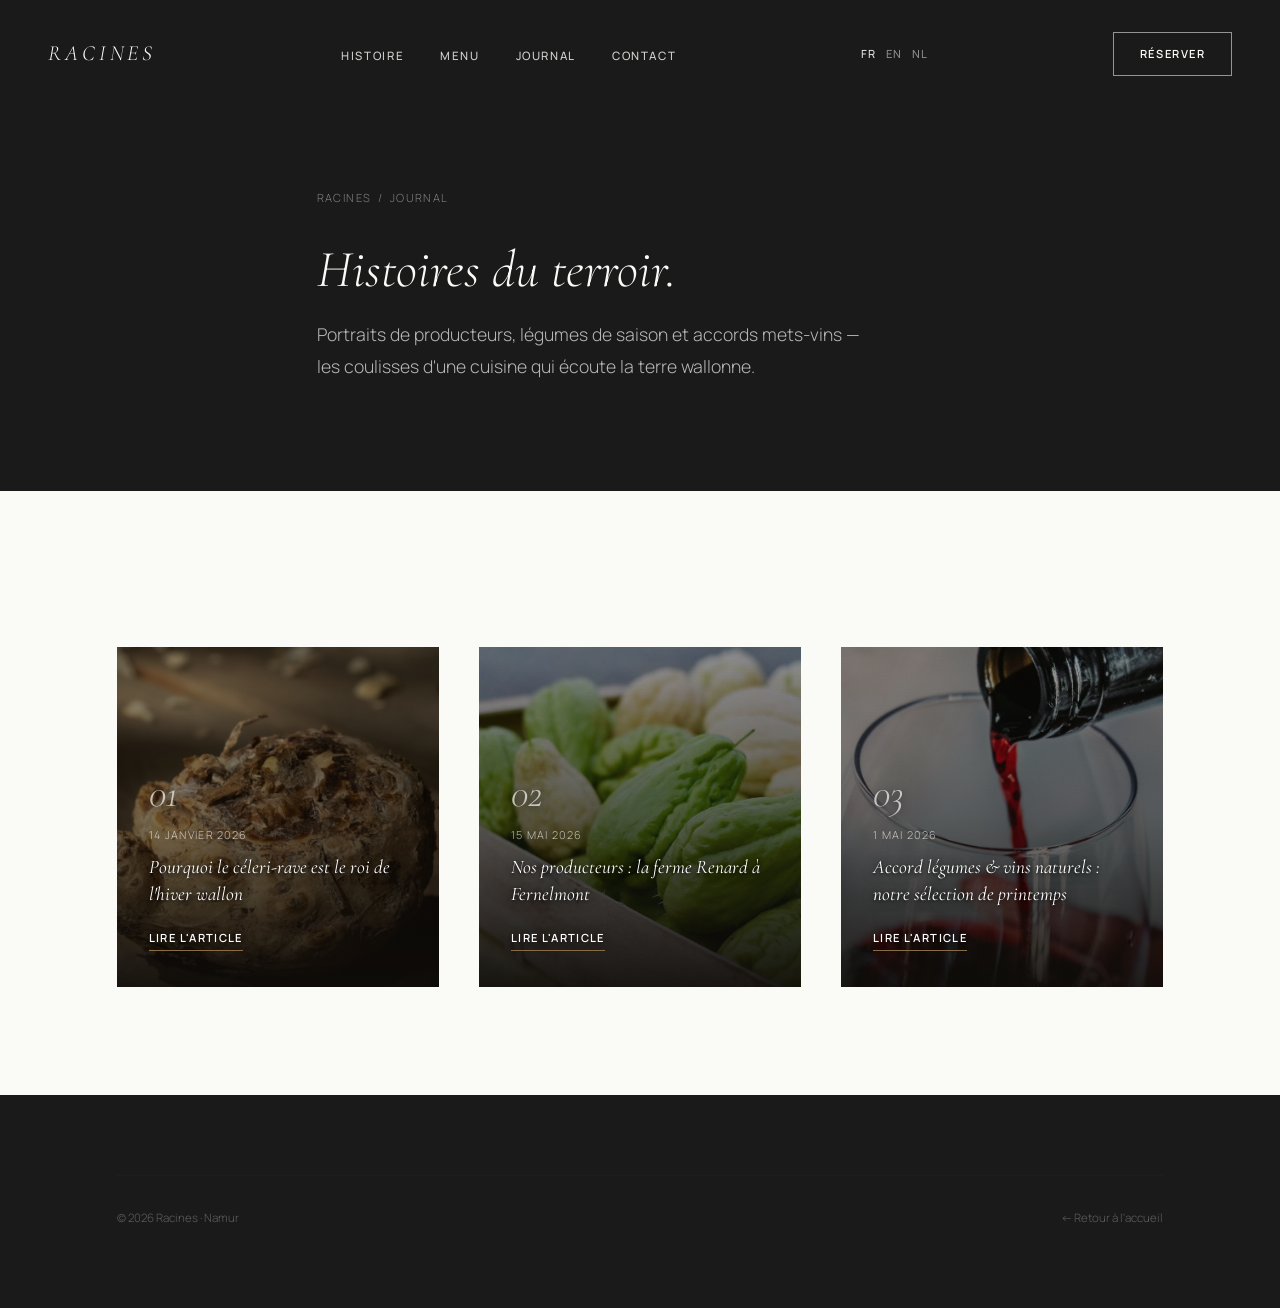
==== blog/index.html @ 2dc5ccd5 "Site démo Racines — restaurant gastronomique végétal à Namur (Premium, mood Gastro)" ====
<!DOCTYPE html>
<html lang="fr">
<head>
  <meta charset="UTF-8">
  <meta name="viewport" content="width=device-width, initial-scale=1.0">
  <title>Journal — Racines, restaurant gastronomique végétal à Namur</title>
  <meta name="description" content="Le journal de Racines : histoires du terroir wallon, portraits de producteurs, accords mets-vins et cuisine de saison. Restaurant gastronomique végétal à Namur.">
  <!-- OpenGraph -->
  <meta property="og:title" content="Journal — Racines">
  <meta property="og:description" content="Histoires du terroir wallon, producteurs et cuisine de saison.">
  <meta property="og:image" content="https://racines-namur.be/assets/photos/article-celeri.jpg">
  <meta property="og:type" content="website">
  <meta property="og:url" content="https://racines-namur.be/blog/">
  <!-- Schema.org Blog -->
  <script type="application/ld+json">
  {
    "@context": "https://schema.org",
    "@type": "Blog",
    "name": "Journal de Racines",
    "description": "Histoires du terroir wallon, producteurs et cuisine de saison.",
    "url": "https://racines-namur.be/blog/",
    "publisher": { "@type": "Restaurant", "name": "Racines", "url": "https://racines-namur.be" },
    "blogPost": [
      { "@type": "BlogPosting", "headline": "Pourquoi le céleri-rave est le roi de l'hiver wallon", "datePublished": "2026-01-14", "url": "https://racines-namur.be/blog/celeri-rave-hiver-wallon.html" },
      { "@type": "BlogPosting", "headline": "Nos producteurs : la ferme Renard à Fernelmont", "datePublished": "2026-05-15", "url": "https://racines-namur.be/blog/producteurs-ferme-renard-fernelmont.html" },
      { "@type": "BlogPosting", "headline": "Accord légumes & vins naturels : notre sélection de printemps", "datePublished": "2026-05-01", "url": "https://racines-namur.be/blog/accord-legumes-vins-naturels-printemps.html" }
    ]
  }
  </script>
  <link rel="icon" type="image/svg+xml" href="../assets/favicon.svg">
  <link rel="alternate" type="application/rss+xml" title="Racines — Journal" href="../feed.xml">
  <link rel="preconnect" href="https://fonts.googleapis.com">
  <link rel="preconnect" href="https://fonts.gstatic.com" crossorigin>
  <link href="https://fonts.googleapis.com/css2?family=Cormorant+Garamond:ital,wght@0,300;0,400;0,600;1,300;1,400;1,600&family=Manrope:wght@300;400;500;600&display=swap" rel="stylesheet">
  <link rel="stylesheet" href="../styles.css?v=3">
  <style>
    .journal-header {
      padding: calc(var(--section-padding) + 5rem) 0 var(--section-padding);
      background: var(--color-text);
      color: var(--color-bg);
    }
    .journal-header .container { max-width: 800px; }
    .journal-breadcrumb { font-size: 0.7rem; letter-spacing: 0.12em; text-transform: uppercase; opacity: 0.45; margin-bottom: 2rem; }
    .journal-breadcrumb a { color: inherit; transition: opacity 200ms; }
    .journal-breadcrumb a:hover { opacity: 0.8; }
    .journal-header h1 { font-size: clamp(2rem, 5vw, 3.25rem); font-weight: 300; font-style: italic; line-height: 1.15; margin-bottom: 1.25rem; }
    .journal-header .intro { font-size: 1.1rem; opacity: 0.7; font-weight: 300; line-height: 1.8; max-width: 560px; }
    .journal-archive { background: var(--color-bg); padding-block: var(--section-padding); }
    .journal-archive .blog-card .meta-date { font-size: 0.68rem; letter-spacing: 0.12em; text-transform: uppercase; color: rgba(250,250,247,0.7); display: block; margin-bottom: 0.6rem; }
  </style>
</head>
<body>

  <!-- NAV -->
  <nav class="nav" id="nav">
    <a href="../" class="nav-logo-text">Racines</a>
    <ul class="nav-links">
      <li><a href="../#about">Histoire</a></li>
      <li><a href="../#menu">Menu</a></li>
      <li><a href="../#blog">Journal</a></li>
      <li><a href="../#contact">Contact</a></li>
    </ul>
    <ul class="lang-switcher">
      <li><a href="../" class="active">FR</a></li>
      <li><a href="../en.html">EN</a></li>
      <li><a href="../nl.html">NL</a></li>
    </ul>
    <a href="../#reservation" class="nav-cta">Réserver</a>
    <button class="nav-burger" aria-label="Ouvrir le menu" aria-expanded="false" aria-controls="nav-mobile">
      <span></span><span></span><span></span>
    </button>
  </nav>

  <!-- EN-TÊTE JOURNAL -->
  <header class="journal-header">
    <div class="container">
      <p class="journal-breadcrumb">
        <a href="../">Racines</a> &nbsp;/&nbsp; Journal
      </p>
      <h1>Histoires du terroir.</h1>
      <p class="intro">Portraits de producteurs, légumes de saison et accords mets-vins — les coulisses d'une cuisine qui écoute la terre wallonne.</p>
    </div>
  </header>

  <!-- ARCHIVE DES ARTICLES -->
  <section class="journal-archive">
    <div class="container">
      <div class="blog-grid">

        <article class="blog-card" style="background-image: linear-gradient(to top, rgba(15,12,9,0.92) 0%, rgba(15,12,9,0.55) 50%, rgba(15,12,9,0.35) 100%), url('../assets/photos/article-celeri.jpg');">
          <span class="blog-card-num">01</span>
          <span class="meta-date">14 janvier 2026</span>
          <h3>Pourquoi le céleri-rave est le roi de l'hiver wallon</h3>
          <a href="celeri-rave-hiver-wallon.html" class="lire">Lire l'article</a>
        </article>

        <article class="blog-card" style="background-image: linear-gradient(to top, rgba(15,12,9,0.94) 0%, rgba(15,12,9,0.6) 50%, rgba(15,12,9,0.4) 100%), url('../assets/photos/article-ferme.jpg');">
          <span class="blog-card-num">02</span>
          <span class="meta-date">15 mai 2026</span>
          <h3>Nos producteurs : la ferme Renard à Fernelmont</h3>
          <a href="producteurs-ferme-renard-fernelmont.html" class="lire">Lire l'article</a>
        </article>

        <article class="blog-card" style="background-image: linear-gradient(to top, rgba(15,12,9,0.92) 0%, rgba(15,12,9,0.55) 50%, rgba(15,12,9,0.35) 100%), url('../assets/photos/article-vins.jpg');">
          <span class="blog-card-num">03</span>
          <span class="meta-date">1 mai 2026</span>
          <h3>Accord légumes &amp; vins naturels : notre sélection de printemps</h3>
          <a href="accord-legumes-vins-naturels-printemps.html" class="lire">Lire l'article</a>
        </article>

      </div>
    </div>
  </section>

  <!-- FOOTER -->
  <footer class="footer">
    <div class="container">
      <div class="footer-bottom" style="border-top: 1px solid rgba(250,250,247,0.07); padding-block: 2rem;">
        <span>© <span id="year"></span> Racines · Namur</span>
        <a href="../">← Retour à l'accueil</a>
      </div>
    </div>
  </footer>

  <script src="https://unpkg.com/aos@2.3.4/dist/aos.js"></script>
  <script src="../script.js?v=3"></script>
</body>
</html>
---- styles.css ----
/* =====================================================
   RACINES — Namur — Gastronomique végétal
   Mood    : Gastro
   Tier    : Premium
   ===================================================== */

@import url('https://fonts.googleapis.com/css2?family=Cormorant+Garamond:ital,wght@0,300;0,400;0,600;1,300;1,400;1,600&family=Manrope:wght@300;400;500;600&display=swap');

/* =====================================================
   VARIABLES
   ===================================================== */
:root {
  --color-bg:        #fafaf7;
  --color-text:      #1a1a1a;
  --color-accent:    #8b6f47;
  --color-secondary: #2a2a2a;
  --color-subtle:    #e8e4dc;
  --font-display:    'Cormorant Garamond', Georgia, serif;
  --font-body:       'Manrope', system-ui, sans-serif;
  --container-max:   1200px;
  --section-padding: clamp(5rem, 12vh, 9rem);
}

/* =====================================================
   RESET + BASE
   ===================================================== */
*, *::before, *::after { box-sizing: border-box; margin: 0; padding: 0; }
html { scroll-behavior: smooth; }
body {
  font-family: var(--font-body);
  color: var(--color-text);
  background: var(--color-bg);
  line-height: 1.75;
  -webkit-font-smoothing: antialiased;
  font-weight: 300;
}
img { max-width: 100%; height: auto; display: block; }
h1, h2, h3, h4 { font-family: var(--font-display); line-height: 1.15; }
a { color: inherit; text-decoration: none; }
.container { max-width: var(--container-max); margin: 0 auto; padding: 0 6vw; }
section { padding-block: var(--section-padding); }

/* Etiquette de section */
.section-label {
  display: block;
  font-family: var(--font-body);
  font-size: 0.68rem;
  letter-spacing: 0.22em;
  text-transform: uppercase;
  font-weight: 500;
  color: var(--color-accent);
  margin-bottom: 1rem;
}
.section-title {
  font-family: var(--font-display);
  font-size: clamp(2rem, 5vw, 3.5rem);
  font-weight: 300;
  font-style: italic;
  line-height: 1.1;
  margin-bottom: 3.5rem;
}
.section-title--center { text-align: center; }

/* =====================================================
   NAV
   ===================================================== */
.nav {
  position: fixed;
  top: 0; left: 0; right: 0;
  z-index: 100;
  padding: 2rem 3rem;
  display: flex;
  align-items: center;
  justify-content: space-between;
  gap: 2rem;
  transition: background 400ms ease, padding 400ms ease;
}
.nav--scrolled {
  background: rgba(250, 250, 247, 0.96);
  backdrop-filter: blur(12px);
  -webkit-backdrop-filter: blur(12px);
  padding: 1rem 3rem;
  box-shadow: 0 1px 0 rgba(0,0,0,0.07);
}

.nav-logo-text {
  font-family: var(--font-display);
  font-size: 1.35rem;
  font-weight: 300;
  letter-spacing: 0.18em;
  text-transform: uppercase;
  font-style: italic;
  color: var(--color-bg);
  transition: color 400ms;
  white-space: nowrap;
}
.nav--scrolled .nav-logo-text { color: var(--color-text); }

.nav-links {
  display: flex;
  gap: 2.25rem;
  list-style: none;
}
.nav-links a {
  font-size: 0.72rem;
  letter-spacing: 0.14em;
  text-transform: uppercase;
  font-weight: 500;
  color: rgba(250,250,247,0.82);
  transition: color 300ms;
}
.nav--scrolled .nav-links a { color: var(--color-secondary); }
.nav-links a:hover { color: var(--color-accent); }

.lang-switcher {
  display: flex;
  gap: 0.6rem;
  list-style: none;
  font-size: 0.7rem;
  letter-spacing: 0.1em;
  font-weight: 500;
}
.lang-switcher a {
  color: rgba(250,250,247,0.5);
  transition: color 300ms;
  padding: 0.2rem 0;
}
.lang-switcher a.active,
.lang-switcher a:hover { color: rgba(250,250,247,0.9); }
.nav--scrolled .lang-switcher a { color: rgba(26,26,26,0.4); }
.nav--scrolled .lang-switcher a.active,
.nav--scrolled .lang-switcher a:hover { color: var(--color-accent); }

.nav-cta {
  font-size: 0.7rem;
  letter-spacing: 0.14em;
  text-transform: uppercase;
  font-weight: 600;
  padding: 0.7rem 1.6rem;
  border: 1px solid rgba(250,250,247,0.55);
  color: var(--color-bg);
  transition: background 300ms, color 300ms, border-color 300ms;
  white-space: nowrap;
}
.nav-cta:hover { background: var(--color-bg); color: var(--color-text); }
.nav--scrolled .nav-cta { border-color: var(--color-accent); color: var(--color-accent); }
.nav--scrolled .nav-cta:hover { background: var(--color-accent); color: var(--color-bg); }

/* Burger */
.nav-burger { display: none; background: none; border: none; cursor: pointer; padding: 0.4rem; }
.nav-burger span {
  display: block;
  width: 26px; height: 1.5px;
  background: var(--color-bg);
  margin: 6px 0;
  transition: transform 280ms, opacity 280ms, background 400ms;
}
.nav--scrolled .nav-burger span { background: var(--color-text); }
.nav-burger[aria-expanded="true"] span:nth-child(1) { transform: translateY(7.5px) rotate(45deg); }
.nav-burger[aria-expanded="true"] span:nth-child(2) { opacity: 0; }
.nav-burger[aria-expanded="true"] span:nth-child(3) { transform: translateY(-7.5px) rotate(-45deg); }

.nav-mobile {
  position: fixed; inset: 0;
  background: var(--color-bg);
  z-index: 99;
  padding: 7rem 3rem 3rem;
  overflow-y: auto;
  display: flex;
  flex-direction: column;
  justify-content: center;
}
/* Respecter l'attribut [hidden] : sans cette règle, .nav-mobile { display:flex }
   l'emporte sur la règle user-agent [hidden]{display:none} et l'overlay reste
   visible en permanence par-dessus toute la page. */
.nav-mobile[hidden] { display: none; }
.nav-mobile ul { list-style: none; }
.nav-mobile .nav-mobile-links a {
  display: block;
  padding: 1.1rem 0;
  font-family: var(--font-display);
  font-size: 2.25rem;
  font-weight: 300;
  font-style: italic;
  color: var(--color-text);
  border-bottom: 1px solid var(--color-subtle);
  transition: color 200ms, padding-left 200ms;
}
.nav-mobile .nav-mobile-links a:hover { color: var(--color-accent); padding-left: 0.75rem; }
.nav-mobile .lang-mobile {
  display: flex; gap: 1.5rem;
  margin-top: 2rem;
  font-size: 0.78rem;
  letter-spacing: 0.1em;
  text-transform: uppercase;
}
.nav-mobile .lang-mobile a { color: var(--color-accent); font-weight: 500; }
.nav-close {
  position: absolute;
  top: 1.5rem; right: 2rem;
  background: none; border: none;
  font-size: 1.75rem; line-height: 1;
  color: var(--color-text);
  cursor: pointer;
  opacity: 0.4;
  transition: opacity 200ms;
}
.nav-close:hover { opacity: 1; }

@media (max-width: 860px) {
  .nav-links, .lang-switcher { display: none; }
  .nav-burger { display: block; }
  .nav-cta { display: none; }
  .nav { padding: 1.25rem 1.5rem; }
  .nav--scrolled { padding: 0.85rem 1.5rem; }
}

/* =====================================================
   HERO — full-bleed, titre bas-gauche en italique
   ===================================================== */
.hero-full {
  position: relative;
  height: 100vh;
  min-height: 640px;
  overflow: hidden;
  background: var(--color-secondary);
}
.hero-image {
  position: absolute; inset: 0;
  width: 100%; height: 110%;
  object-fit: cover;
  z-index: 0;
  will-change: transform;
  filter: saturate(0.8) contrast(1.05);
}
.hero-full::after {
  content: '';
  position: absolute; inset: 0;
  background:
    linear-gradient(to top, rgba(0,0,0,0.75) 0%, rgba(0,0,0,0.12) 45%, transparent 68%),
    linear-gradient(to right, rgba(0,0,0,0.38) 0%, transparent 65%);
  z-index: 1;
}
.hero-content {
  position: absolute;
  bottom: 9vh; left: 6vw;
  z-index: 2;
  color: var(--color-bg);
  max-width: 680px;
}
.hero-eyebrow {
  display: block;
  font-size: 0.68rem;
  letter-spacing: 0.25em;
  text-transform: uppercase;
  font-weight: 400;
  opacity: 0.65;
  margin-bottom: 1rem;
}
.hero-title {
  font-family: var(--font-display);
  font-size: clamp(4.5rem, 11vw, 8rem);
  font-weight: 300;
  line-height: 0.88;
  letter-spacing: -0.01em;
  font-style: italic;
  margin-bottom: 1.5rem;
}
.hero-slogan {
  font-family: var(--font-display);
  font-size: clamp(1rem, 2vw, 1.4rem);
  font-weight: 300;
  font-style: italic;
  opacity: 0.8;
  margin-bottom: 2.5rem;
}
.hero-cta {
  display: inline-block;
  font-size: 0.72rem;
  letter-spacing: 0.16em;
  text-transform: uppercase;
  font-weight: 600;
  padding: 1rem 2.5rem;
  border: 1px solid rgba(250,250,247,0.65);
  color: var(--color-bg);
  transition: background 350ms, color 350ms, border-color 350ms;
}
.hero-cta:hover { background: var(--color-bg); color: var(--color-text); }
.hero-scroll {
  position: absolute;
  bottom: 3vh; right: 4vw;
  z-index: 2;
  color: rgba(250,250,247,0.35);
  font-size: 1.1rem;
  animation: scrollBounce 2.6s ease-in-out infinite;
  line-height: 1;
}
@keyframes scrollBounce {
  0%,100% { transform: translateY(0); opacity: 0.35; }
  50%      { transform: translateY(9px); opacity: 0.75; }
}

/* =====================================================
   MARQUEE — producteurs (brisure signature #1)
   ===================================================== */
.marquee-section {
  background: var(--color-text);
  padding-block: 1.1rem;
  overflow: hidden;
  white-space: nowrap;
}
.marquee-track {
  display: inline-flex;
  white-space: nowrap;
  animation: marqueeScroll 32s linear infinite;
}
.marquee-track:hover { animation-play-state: paused; }
.marquee-item {
  font-family: var(--font-display);
  font-style: italic;
  font-size: clamp(0.85rem, 1.5vw, 1.05rem);
  color: rgba(250,250,247,0.65);
  padding-right: 1rem;
}
.marquee-item strong { color: rgba(250,250,247,0.9); font-weight: 400; }
.marquee-sep {
  color: var(--color-accent);
  padding: 0 2.5rem;
  font-style: normal;
  opacity: 0.6;
}
@keyframes marqueeScroll {
  from { transform: translateX(0); }
  to   { transform: translateX(-50%); }
}

/* =====================================================
   À PROPOS — grid 1/3 + 2/3, photo débordante
   Brisure structurelle #2
   ===================================================== */
.about { background: var(--color-bg); }
.about-grid {
  display: grid;
  grid-template-columns: 1fr 2fr;
  gap: 6rem;
  align-items: start;
}
.about-sidebar {
  position: sticky;
  top: 7rem;
}
.about-sidebar .section-title {
  font-size: clamp(1.75rem, 3.5vw, 2.75rem);
  margin-bottom: 1.5rem;
}
.about-year {
  font-family: var(--font-display);
  font-size: clamp(4rem, 8vw, 7rem);
  font-weight: 300;
  color: var(--color-subtle);
  line-height: 1;
  margin-top: 1.5rem;
  font-variant-numeric: tabular-nums;
}
.about-body p {
  font-size: 1.05rem;
  line-height: 1.9;
  color: var(--color-text);
  margin-bottom: 1.75rem;
  font-weight: 300;
}
.about-body p:last-of-type { margin-bottom: 2.5rem; }
/* Photo qui dépasse du conteneur — brisure structurelle */
.about-photo {
  overflow: visible;
  margin-top: 2rem;
}
.about-photo .img-with-fallback {
  width: 112%;           /* déborde hors de la colonne */
  max-width: none;
  aspect-ratio: 4/5;
}
@media (max-width: 900px) {
  .about-grid { grid-template-columns: 1fr; gap: 3rem; }
  .about-sidebar { position: static; }
  .about-photo .img-with-fallback { width: 100%; }
}

/* =====================================================
   CHIFFRES
   ===================================================== */
.chiffres { background: var(--color-secondary); color: var(--color-bg); }
.chiffres-grid {
  display: grid;
  grid-template-columns: repeat(4, 1fr);
}
.chiffre-item {
  padding: 4rem 2rem;
  text-align: center;
  border-right: 1px solid rgba(250,250,247,0.07);
}
.chiffre-item:last-child { border-right: none; }
.chiffre-num {
  font-family: var(--font-display);
  font-size: clamp(2.5rem, 5vw, 4rem);
  font-weight: 300;
  font-style: italic;
  color: var(--color-accent);
  display: block;
  margin-bottom: 0.75rem;
  font-variant-numeric: tabular-nums;
}
.chiffre-label {
  font-size: 0.68rem;
  letter-spacing: 0.18em;
  text-transform: uppercase;
  opacity: 0.45;
  font-weight: 400;
}
@media (max-width: 720px) {
  .chiffres-grid { grid-template-columns: repeat(2, 1fr); }
  .chiffre-item { padding: 2.5rem 1rem; border-bottom: 1px solid rgba(250,250,247,0.07); }
  .chiffre-item:nth-child(odd) { border-right: 1px solid rgba(250,250,247,0.07); }
  .chiffre-item:last-child { border-bottom: none; border-right: none; }
}

/* =====================================================
   TERROIR — diagramme radial SVG producteurs
   Brisure signature (variante diagramme)
   ===================================================== */
.terroir { background: var(--color-bg); }
.terroir .container { text-align: center; }
.terroir .section-title { margin-bottom: 0.75rem; }
.terroir-subtitle {
  font-family: var(--font-display);
  font-style: italic;
  font-size: 1.05rem;
  opacity: 0.55;
  margin-bottom: 4rem;
}
.terroir-diagram {
  max-width: 680px;
  margin: 0 auto;
}
.terroir-diagram svg {
  width: 100%;
  height: auto;
  overflow: visible;
}

/* =====================================================
   MENU INTERACTIF (Premium)
   ===================================================== */
.menu-interactif { background: var(--color-bg); }

/* Vedettes */
.vedettes-titre {
  font-family: var(--font-body);
  font-size: 0.68rem;
  letter-spacing: 0.22em;
  text-transform: uppercase;
  color: var(--color-accent);
  font-weight: 500;
  margin-bottom: 1.75rem;
  text-align: center;
}
.vedettes-grid {
  display: grid;
  grid-template-columns: repeat(4, 1fr);
  gap: 2px;
  margin-bottom: 5rem;
}
.vedette-card {
  position: relative;
  overflow: hidden;
  cursor: default;
}
.vedette-card .img-with-fallback {
  aspect-ratio: 3/4;
}
.vedette-card .img-with-fallback img {
  width: 100%; height: 100%;
  object-fit: cover;
  filter: saturate(0.82);
  transition: transform 900ms cubic-bezier(0.22,1,0.36,1);
}
.vedette-card:hover .img-with-fallback img { transform: scale(1.05); }
.vedette-card::after {
  content: '';
  position: absolute; inset: 0;
  background: linear-gradient(to top, rgba(0,0,0,0.84) 0%, transparent 55%);
  z-index: 1;
}
.vedette-info {
  position: absolute;
  bottom: 0; left: 0; right: 0;
  padding: 1.5rem 1.25rem;
  z-index: 2;
  color: var(--color-bg);
}
.vedette-info h3 {
  font-size: 1.1rem;
  font-weight: 400;
  font-style: italic;
  line-height: 1.25;
  margin-bottom: 0.35rem;
}
.vedette-info p {
  font-size: 0.75rem;
  opacity: 0.7;
  line-height: 1.4;
  margin-bottom: 0.55rem;
  font-weight: 300;
}
.vedette-prix {
  font-family: var(--font-display);
  font-size: 1.2rem;
  color: var(--color-accent);
  font-weight: 300;
}
@media (max-width: 768px) { .vedettes-grid { grid-template-columns: repeat(2,1fr); } }
@media (max-width: 480px) { .vedettes-grid { grid-template-columns: 1fr; } }

/* Filtres catégories */
.menu-cats {
  display: flex;
  justify-content: center;
  gap: 0;
  margin-bottom: 3rem;
  border-bottom: 1px solid var(--color-subtle);
  flex-wrap: wrap;
}
.menu-cat-btn {
  background: none;
  border: none;
  border-bottom: 2px solid transparent;
  margin-bottom: -1px;
  padding: 0.75rem 1.75rem;
  font-size: 0.72rem;
  letter-spacing: 0.14em;
  text-transform: uppercase;
  font-weight: 500;
  color: var(--color-text);
  cursor: pointer;
  transition: color 250ms, border-color 250ms;
}
.menu-cat-btn:hover, .menu-cat-btn.actif {
  color: var(--color-accent);
  border-bottom-color: var(--color-accent);
}

/* Sections menu */
.menu-sections { max-width: 820px; margin: 0 auto; }
.menu-section-block { margin-bottom: 4rem; }
.menu-section-block[hidden] { display: none; }
.menu-section-head {
  display: flex;
  align-items: baseline;
  gap: 1.25rem;
  padding-bottom: 0.9rem;
  margin-bottom: 1.5rem;
  border-bottom: 1px solid var(--color-subtle);
}
.menu-roman {
  font-family: var(--font-display);
  font-style: italic;
  font-size: 0.95rem;
  color: var(--color-accent);
  opacity: 0.65;
  font-weight: 300;
  min-width: 1.4rem;
}
.menu-section-head h3 {
  font-size: 1.35rem;
  font-weight: 400;
  font-style: italic;
}
.menu-item {
  display: grid;
  grid-template-columns: auto 1fr auto;
  align-items: baseline;
  gap: 0.75rem;
  padding: 0.85rem 0.5rem;
  border-radius: 3px;
  transition: transform 350ms ease, background 350ms ease;
}
.menu-item:hover {
  transform: translateY(-2px);
  background: rgba(139,111,71,0.04);
  padding-inline: 1rem;
}
.menu-item__nom {
  font-family: var(--font-display);
  font-size: 1.05rem;
  font-weight: 400;
}
.menu-item__dots {
  border-bottom: 1px dotted rgba(26,26,26,0.18);
  align-self: flex-end;
  margin-bottom: 0.3rem;
}
.menu-item__prix {
  font-family: var(--font-display);
  font-size: 1rem;
  color: var(--color-accent);
  white-space: nowrap;
  font-weight: 400;
}
.menu-item__desc {
  grid-column: 1 / -1;
  font-style: italic;
  font-size: 0.875rem;
  opacity: 0.55;
  margin-top: 0.15rem;
  font-weight: 300;
  line-height: 1.5;
}

/* =====================================================
   GALERIE (Premium = filtres + voir plus + lightbox)
   ===================================================== */
.galerie-section { background: var(--color-subtle); }
.galerie-filtres {
  display: flex;
  gap: 0.5rem;
  margin-bottom: 2.5rem;
  flex-wrap: wrap;
}
.galerie-filtres button {
  background: transparent;
  border: 1px solid rgba(26,26,26,0.2);
  padding: 0.45rem 1.15rem;
  font-size: 0.7rem;
  letter-spacing: 0.12em;
  text-transform: uppercase;
  font-weight: 500;
  cursor: pointer;
  color: var(--color-text);
  transition: background 250ms, color 250ms, border-color 250ms;
}
.galerie-filtres button:hover,
.galerie-filtres button.actif {
  background: var(--color-text);
  color: var(--color-bg);
  border-color: var(--color-text);
}

.galerie {
  display: grid;
  grid-template-columns: repeat(3,1fr);
  gap: 4px;
}
.galerie .img-with-fallback {
  aspect-ratio: 4/3;
  overflow: hidden;
  position: relative;
  cursor: pointer;
}
.galerie .img-with-fallback img {
  width: 100%; height: 100%;
  object-fit: cover;
  filter: saturate(0.8);
  transition: transform 700ms cubic-bezier(0.22,1,0.36,1);
}
.galerie .img-with-fallback::after {
  content: '';
  position: absolute; inset: 0;
  background: linear-gradient(to top, rgba(0,0,0,0.75) 0%, transparent 50%);
  opacity: 0;
  transition: opacity 400ms ease;
  pointer-events: none;
}
.galerie .img-with-fallback::before {
  content: attr(data-caption);
  position: absolute;
  bottom: 0; left: 0; right: 0;
  padding: 1rem 1.25rem;
  color: white;
  font-family: var(--font-display);
  font-style: italic;
  font-size: 0.9rem;
  z-index: 2;
  transform: translateY(12px);
  opacity: 0;
  transition: transform 400ms ease, opacity 400ms ease;
  pointer-events: none;
}
.galerie .img-with-fallback:hover img { transform: scale(1.07); }
.galerie .img-with-fallback:hover::after { opacity: 1; }
.galerie .img-with-fallback:hover::before { transform: translateY(0); opacity: 1; }

/* Voir plus / extras */
#galerie-grid:not(.expanded) .galerie-extra { display: none; }
#galerie-grid:not(.expanded) .see-more-trigger { cursor: pointer; }
#galerie-grid:not(.expanded) .see-more-trigger img {
  filter: blur(7px) brightness(0.45) saturate(0.4);
  transform: scale(1.14);
}
#galerie-grid:not(.expanded) .see-more-trigger::after {
  background: linear-gradient(135deg, rgba(0,0,0,0.5), rgba(139,111,71,0.4));
  opacity: 1;
}
#galerie-grid:not(.expanded) .see-more-trigger::before {
  content: attr(data-see-more);
  inset: 0;
  display: flex; align-items: center; justify-content: center;
  font-size: clamp(1.5rem,3.5vw,2.25rem);
  opacity: 1;
  transform: translateY(0);
}
#galerie-grid.expanded .galerie-extra {
  animation: extraReveal 600ms cubic-bezier(0.22,1,0.36,1) backwards;
}
#galerie-grid.expanded .galerie-extra:nth-child(7)  { animation-delay: 0ms; }
#galerie-grid.expanded .galerie-extra:nth-child(8)  { animation-delay: 80ms; }
#galerie-grid.expanded .galerie-extra:nth-child(9)  { animation-delay: 160ms; }
#galerie-grid.expanded .galerie-extra:nth-child(10) { animation-delay: 240ms; }
#galerie-grid.expanded .see-more-trigger img { filter: saturate(0.8); transform: none; }
#galerie-grid.expanded .see-more-trigger::after { opacity: 0; }
#galerie-grid.expanded .see-more-trigger::before { content: ''; }
@keyframes extraReveal {
  from { opacity: 0; transform: translateY(20px) scale(0.96); }
  to   { opacity: 1; transform: none; }
}
.galerie-less-wrap {
  display: none;
  text-align: center;
  margin-top: 2.5rem;
}
#galerie-grid.expanded[data-filter="all"] ~ .galerie-less-wrap { display: block; }
.galerie-less {
  background: transparent;
  border: 1px solid var(--color-text);
  color: var(--color-text);
  font-family: var(--font-body);
  font-style: italic;
  font-size: 0.8rem;
  letter-spacing: 0.08em;
  padding: 0.7rem 2rem;
  cursor: pointer;
  transition: background 250ms, color 250ms;
}
.galerie-less:hover { background: var(--color-text); color: var(--color-bg); }

@media (max-width: 720px) { .galerie { grid-template-columns: repeat(2,1fr); } }
@media (max-width: 420px) { .galerie { grid-template-columns: 1fr; } }

/* Lightbox */
.lightbox {
  position: fixed; inset: 0;
  z-index: 1000;
  background: rgba(0,0,0,0.95);
  display: flex; align-items: center; justify-content: center;
  opacity: 0;
  pointer-events: none;
  transition: opacity 350ms ease;
}
.lightbox.active { opacity: 1; pointer-events: all; }
.lightbox-img {
  max-width: 90vw; max-height: 88vh;
  object-fit: contain;
  transition: opacity 350ms;
}
.lightbox-close {
  position: absolute; top: 1.5rem; right: 2rem;
  background: none; border: none;
  color: white; font-size: 2rem;
  cursor: pointer; opacity: 0.5;
  transition: opacity 200ms;
  line-height: 1;
}
.lightbox-close:hover { opacity: 1; }
.lightbox-prev, .lightbox-next {
  position: absolute; top: 50%;
  transform: translateY(-50%);
  background: none;
  border: 1px solid rgba(255,255,255,0.2);
  color: white; font-size: 1.1rem;
  width: 2.75rem; height: 2.75rem;
  cursor: pointer; opacity: 0.5;
  transition: opacity 200ms, background 200ms;
  display: flex; align-items: center; justify-content: center;
}
.lightbox-prev { left: 1.5rem; }
.lightbox-next { right: 1.5rem; }
.lightbox-prev:hover, .lightbox-next:hover { opacity: 1; background: rgba(255,255,255,0.08); }
.lightbox-caption {
  position: absolute; bottom: 2rem;
  left: 50%; transform: translateX(-50%);
  color: rgba(255,255,255,0.45);
  font-family: var(--font-display);
  font-style: italic;
  font-size: 0.9rem;
  white-space: nowrap;
}

/* =====================================================
   RÉSERVATION — fond fixe (parallax CSS)
   ===================================================== */
.reservation {
  position: relative;
  background-image:
    linear-gradient(rgba(26,26,26,0.8), rgba(26,26,26,0.65)),
    url('assets/photos/interieur-1.jpg');
  background-attachment: fixed;
  background-position: center;
  background-size: cover;
  background-color: var(--color-secondary);
  color: var(--color-bg);
  text-align: center;
}
@media (max-width: 768px) { .reservation { background-attachment: scroll; } }
.reservation .container { max-width: 640px; }
.reservation .section-title { margin-bottom: 1.25rem; }
.reservation .section-label { justify-content: center; display: flex; }
.reservation-sub {
  font-size: 0.95rem;
  opacity: 0.65;
  margin-bottom: 3rem;
  font-weight: 300;
  line-height: 1.7;
}
.reservation-infos {
  display: flex;
  justify-content: center;
  gap: 3rem;
  margin-bottom: 3rem;
  flex-wrap: wrap;
}
.res-info {
  font-size: 0.7rem;
  letter-spacing: 0.14em;
  text-transform: uppercase;
  opacity: 0.55;
}
.res-info strong {
  display: block;
  font-family: var(--font-display);
  font-size: 1.1rem;
  font-style: italic;
  font-weight: 300;
  letter-spacing: 0;
  text-transform: none;
  opacity: 1;
  margin-top: 0.35rem;
}
.btn-res {
  display: inline-block;
  font-size: 0.72rem;
  letter-spacing: 0.16em;
  text-transform: uppercase;
  font-weight: 600;
  padding: 1.1rem 3rem;
  border: 1px solid rgba(250,250,247,0.55);
  color: var(--color-bg);
  transition: background 350ms, color 350ms;
}
.btn-res:hover { background: var(--color-bg); color: var(--color-text); }

/* =====================================================
   CONTACT + CARTE
   ===================================================== */
.contact { background: var(--color-bg); }
.contact-grid {
  display: grid;
  grid-template-columns: 1fr 1.5fr;
  gap: 5rem;
  align-items: start;
}
.contact-info .section-title { text-align: left; }
address { font-style: normal; }
.contact-block { margin-bottom: 2rem; }
.contact-block-label {
  font-size: 0.66rem;
  letter-spacing: 0.18em;
  text-transform: uppercase;
  color: var(--color-accent);
  font-weight: 500;
  margin-bottom: 0.65rem;
  display: block;
}
.contact-block p, .contact-block a {
  font-size: 0.95rem;
  font-weight: 300;
  line-height: 1.85;
  transition: color 200ms;
}
.contact-block a:hover { color: var(--color-accent); }
.horaires {
  display: grid;
  grid-template-columns: 5rem 1fr;
  gap: 0.4rem 1rem;
}
.horaires dt { font-weight: 400; font-size: 0.88rem; }
.horaires dd { font-size: 0.88rem; opacity: 0.65; font-weight: 300; }
.horaires .ferme { opacity: 0.28; }
.contact-socials { display: flex; gap: 1.25rem; margin-top: 1.25rem; }
.contact-socials a {
  font-size: 0.7rem;
  letter-spacing: 0.12em;
  text-transform: uppercase;
  font-weight: 500;
  color: var(--color-accent);
  border-bottom: 1px solid var(--color-accent);
  padding-bottom: 0.15rem;
  transition: opacity 200ms;
}
.contact-socials a:hover { opacity: 0.55; }
.contact-map iframe {
  width: 100%; height: 460px;
  border: none;
  filter: saturate(0.65) contrast(1.05);
}
@media (max-width: 860px) {
  .contact-grid { grid-template-columns: 1fr; gap: 3rem; }
  .contact-map iframe { height: 300px; }
}

/* =====================================================
   BLOG APERÇU
   ===================================================== */
.blog-apercu { background: var(--color-subtle); }
.blog-grid {
  display: grid;
  grid-template-columns: repeat(3,1fr);
  gap: 2.5rem;
  margin-top: 3rem;
}
.blog-card {
  position: relative;
  display: flex;
  flex-direction: column;
  justify-content: flex-end;
  min-height: 340px;
  padding: 2.25rem 2rem;
  background-color: var(--color-text);
  background-size: cover;
  background-position: center;
  overflow: hidden;
  isolation: isolate;
  transition: transform 350ms ease, box-shadow 350ms ease;
}
/* Le voile dégradé sombre est désormais intégré dans le background-image inline
   de chaque carte (HTML) : garanti de s'afficher quelle que soit la photo.
   Ce ::before ne sert plus qu'à un léger renforcement au survol. */
.blog-card::before {
  content: "";
  position: absolute;
  inset: 0;
  z-index: 0;
  background: transparent;
  transition: background 350ms ease;
  pointer-events: none;
}
.blog-card:hover { transform: translateY(-4px); box-shadow: 0 14px 38px rgba(0,0,0,0.22); }
.blog-card:hover::before {
  background: linear-gradient(to top, rgba(15,12,9,0.35) 0%, rgba(15,12,9,0.1) 100%);
}
/* Le contenu passe au-dessus du voile */
.blog-card-num,
.blog-card h3,
.blog-card .lire { position: relative; z-index: 1; }
.blog-card-num {
  font-family: var(--font-display);
  font-size: 2.5rem;
  font-weight: 300;
  font-style: italic;
  color: rgba(250,250,247,0.7);
  display: block;
  margin-bottom: 0.75rem;
  line-height: 1;
  text-shadow: 0 1px 10px rgba(0,0,0,0.6);
}
.blog-card h3 {
  font-size: 1.2rem;
  font-weight: 400;
  font-style: italic;
  line-height: 1.4;
  margin-bottom: 1.25rem;
  color: #fff;
  text-shadow: 0 1px 12px rgba(0,0,0,0.85), 0 1px 3px rgba(0,0,0,0.7);
}
.blog-card .lire {
  font-size: 0.7rem;
  letter-spacing: 0.12em;
  text-transform: uppercase;
  font-weight: 600;
  color: #fff;
  border-bottom: 1px solid var(--color-accent);
  padding-bottom: 0.15rem;
  align-self: flex-start;
  transition: opacity 200ms;
  text-shadow: 0 1px 10px rgba(0,0,0,0.8);
}
.blog-card .lire:hover { opacity: 0.65; }
@media (max-width: 768px) { .blog-grid { grid-template-columns: 1fr; } }

.blog-all-wrap { text-align: center; margin-top: 3.5rem; }
.blog-all-link {
  display: inline-block;
  font-size: 0.72rem;
  letter-spacing: 0.14em;
  text-transform: uppercase;
  font-weight: 600;
  color: var(--color-text);
  border-bottom: 1px solid var(--color-accent);
  padding-bottom: 0.35rem;
  transition: color 200ms, opacity 200ms;
}
.blog-all-link:hover { color: var(--color-accent); opacity: 0.85; }

/* =====================================================
   FOOTER
   ===================================================== */
.footer {
  background: var(--color-text);
  color: var(--color-bg);
  padding-top: 5rem;
  padding-bottom: 3rem;
}
.footer-grid {
  display: grid;
  grid-template-columns: 2fr 1fr 1fr 1fr;
  gap: 3rem;
  padding-bottom: 4rem;
  border-bottom: 1px solid rgba(250,250,247,0.07);
  margin-bottom: 2rem;
}
.footer-brand-name {
  font-family: var(--font-display);
  font-size: 2.25rem;
  font-weight: 300;
  font-style: italic;
  letter-spacing: 0.04em;
  margin-bottom: 0.75rem;
  display: block;
}
.footer-brand p { font-size: 0.88rem; opacity: 0.45; font-weight: 300; line-height: 1.75; max-width: 280px; }
.footer-col h4 {
  font-size: 0.65rem;
  letter-spacing: 0.18em;
  text-transform: uppercase;
  opacity: 0.4;
  font-weight: 500;
  font-family: var(--font-body);
  margin-bottom: 1.25rem;
}
.footer-col ul { list-style: none; }
.footer-col ul li { margin-bottom: 0.55rem; }
.footer-col ul a, .footer-col p, .footer-col address {
  font-size: 0.88rem;
  opacity: 0.6;
  font-weight: 300;
  transition: opacity 200ms;
  line-height: 1.75;
  font-style: normal;
}
.footer-col ul a:hover { opacity: 1; }
.footer-bottom {
  display: flex;
  justify-content: space-between;
  align-items: center;
  font-size: 0.72rem;
  opacity: 0.3;
  font-weight: 300;
  flex-wrap: wrap;
  gap: 0.5rem;
}
@media (max-width: 768px) {
  .footer-grid { grid-template-columns: 1fr 1fr; }
  .footer-brand { grid-column: 1 / -1; }
}

/* =====================================================
   ANIMATIONS — reveal mots par mot (Gastro : 120ms, 900ms)
   ===================================================== */
.reveal-words .word {
  display: inline-block;
  opacity: 0;
  transform: translateY(22px);
  transition:
    opacity 900ms cubic-bezier(0.22,1,0.36,1),
    transform 900ms cubic-bezier(0.22,1,0.36,1);
  transition-delay: calc(var(--i, 0) * 120ms);
}
.reveal-words.visible .word { opacity: 1; transform: translateY(0); }

/* =====================================================
   IMG PLACEHOLDER
   ===================================================== */
.img-with-fallback {
  display: block;
  position: relative;
  background:
    linear-gradient(135deg, var(--color-subtle) 25%, transparent 25%) -10px 0,
    linear-gradient(225deg, var(--color-subtle) 25%, transparent 25%) -10px 0,
    var(--color-bg);
  background-size: 20px 20px;
  min-height: 200px;
}
.img-with-fallback img { width: 100%; height: 100%; object-fit: cover; display: block; }

/* =====================================================
   UTILITAIRES
   ===================================================== */
.sr-only {
  position: absolute; width: 1px; height: 1px;
  padding: 0; margin: -1px; overflow: hidden;
  clip: rect(0,0,0,0); white-space: nowrap; border: 0;
}

/* =====================================================
   PREFERS-REDUCED-MOTION
   ===================================================== */
@media (prefers-reduced-motion: reduce) {
  .galerie .img-with-fallback img,
  .galerie .img-with-fallback::before,
  .menu-item,
  .reveal-words .word,
  .hero-image,
  .marquee-track,
  .vedette-card .img-with-fallback img,
  .hero-scroll {
    transition: none !important;
    animation: none !important;
    transform: none !important;
  }
  .reveal-words .word { opacity: 1; }
}
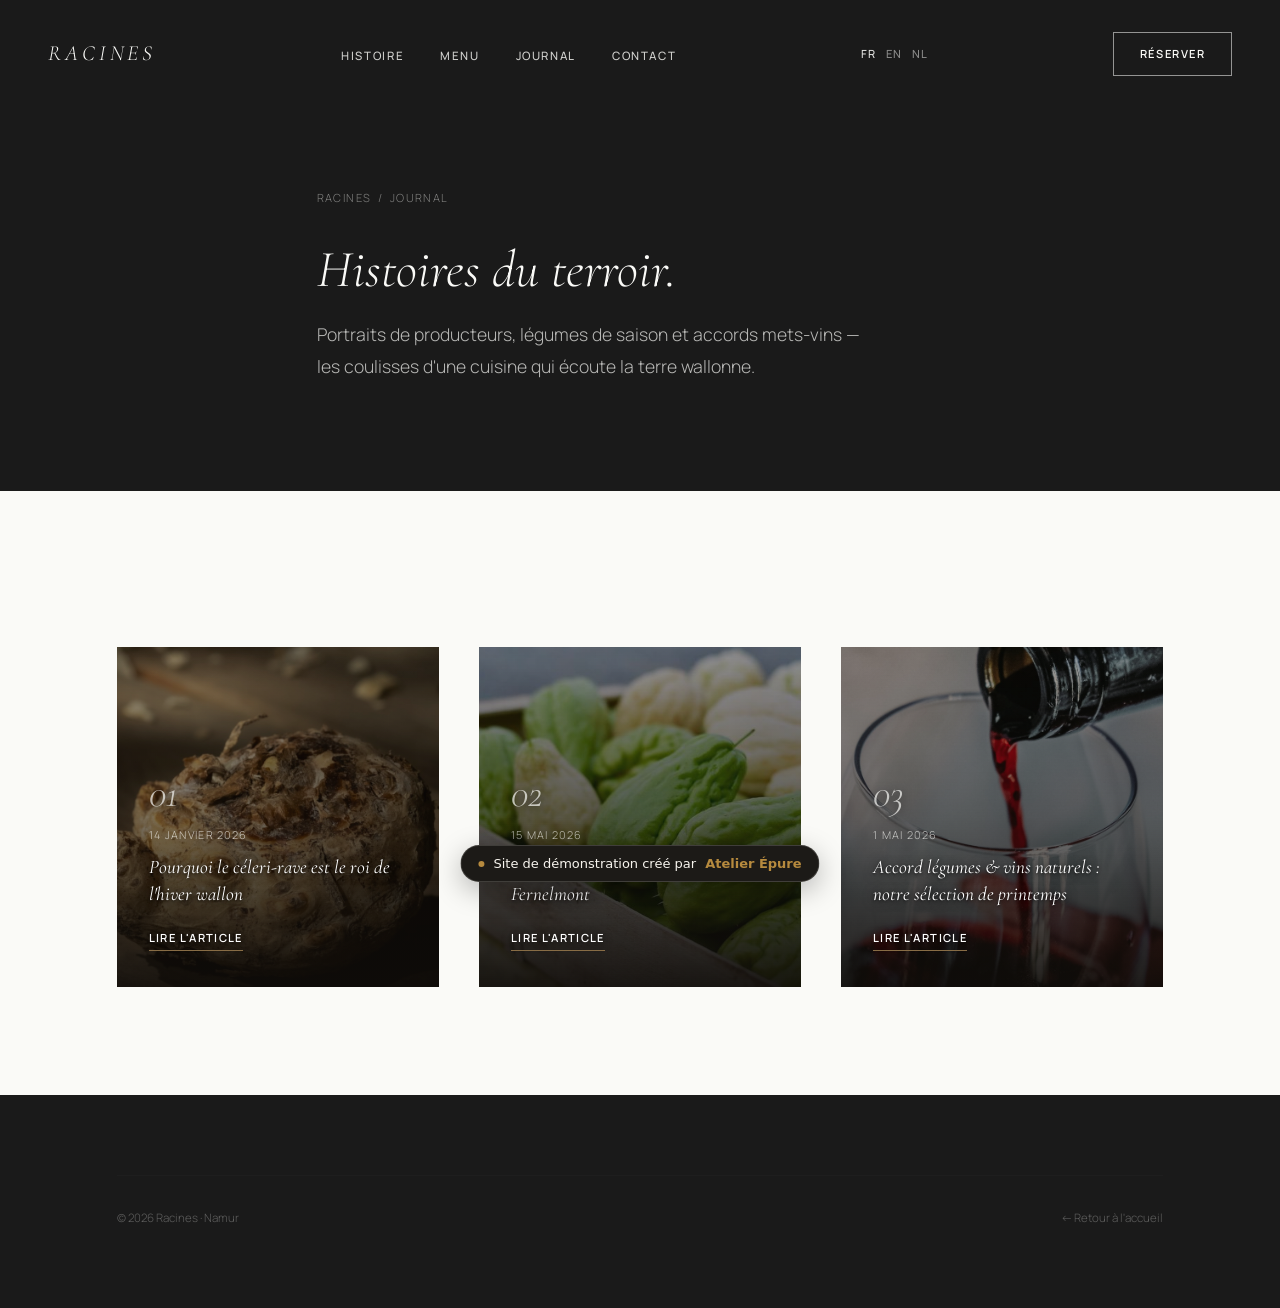
==== commit ad6bb2bd: "Ajoute le bandeau « Site de démonstration créé par Atelier Épure » Co-Authored-By: Claude Opus 4.7 <" ====
--- a/blog/index.html
+++ b/blog/index.html
@@ -124,5 +124,25 @@
 
   <script src="https://unpkg.com/aos@2.3.4/dist/aos.js"></script>
   <script src="../script.js?v=3"></script>
+
+<!-- Bandeau demonstration — Atelier Epure -->
+<style>
+.ae-demo-badge{position:fixed;left:50%;bottom:18px;transform:translateX(-50%);z-index:2147483000;
+display:inline-flex;align-items:center;gap:9px;
+background:#1C1A17;color:#F7F4EE;text-decoration:none;
+font-family:-apple-system,BlinkMacSystemFont,"Segoe UI",system-ui,sans-serif;
+font-size:13px;line-height:1;white-space:nowrap;
+padding:11px 17px;border-radius:999px;
+box-shadow:0 8px 28px rgba(0,0,0,.28);border:1px solid rgba(247,244,238,.16);
+transition:transform .2s ease,box-shadow .2s ease}
+.ae-demo-badge:hover{transform:translateX(-50%) translateY(-2px);box-shadow:0 12px 34px rgba(0,0,0,.34)}
+.ae-demo-badge strong{color:#B68A3E;font-weight:600}
+.ae-demo-badge .ae-demo-dot{width:6px;height:6px;border-radius:50%;background:#B68A3E;flex:0 0 auto}
+@media (max-width:520px){.ae-demo-badge{font-size:12px;padding:9px 14px;bottom:12px}}
+</style>
+<a class="ae-demo-badge" href="https://mathisleclercq000-dot.github.io/atelier-epure-landing/" target="_blank" rel="noopener" aria-label="Site de démonstration créé par Atelier Épure">
+  <span class="ae-demo-dot" aria-hidden="true"></span>Site de démonstration créé par <strong>Atelier&nbsp;Épure</strong>
+</a>
+
 </body>
 </html>
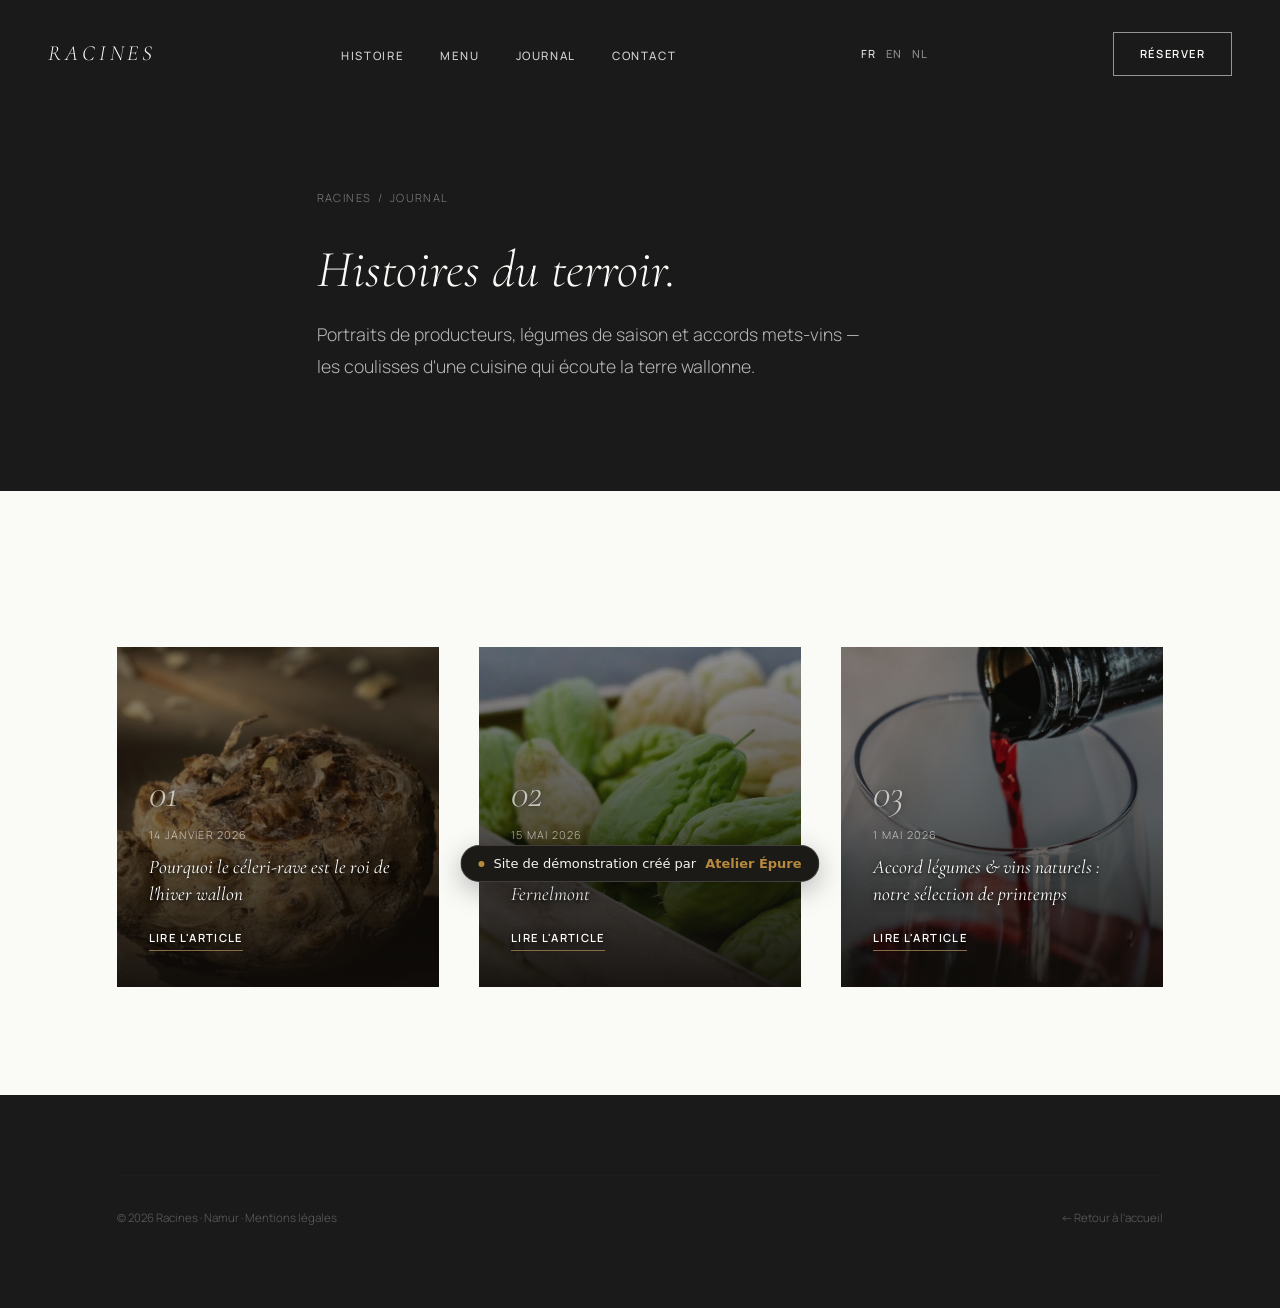
==== commit d92ef3b3: "Ajout mentions légales & politique de confidentialité (RGPD) Nouvelle page mentions-legales.html + l" ====
--- a/blog/index.html
+++ b/blog/index.html
@@ -27,7 +27,8 @@
     ]
   }
   </script>
-  <link rel="icon" type="image/svg+xml" href="../assets/favicon.svg">
+  <link rel="icon" type="image/png" href="../assets/favicon.png?v=3">
+  <link rel="apple-touch-icon" href="../assets/favicon.png?v=3">
   <link rel="alternate" type="application/rss+xml" title="Racines — Journal" href="../feed.xml">
   <link rel="preconnect" href="https://fonts.googleapis.com">
   <link rel="preconnect" href="https://fonts.gstatic.com" crossorigin>
@@ -116,7 +117,7 @@
   <footer class="footer">
     <div class="container">
       <div class="footer-bottom" style="border-top: 1px solid rgba(250,250,247,0.07); padding-block: 2rem;">
-        <span>© <span id="year"></span> Racines · Namur</span>
+        <span>© <span id="year"></span> Racines · Namur · <a href="../mentions-legales.html">Mentions légales</a></span>
         <a href="../">← Retour à l'accueil</a>
       </div>
     </div>
@@ -140,7 +141,7 @@
 .ae-demo-badge .ae-demo-dot{width:6px;height:6px;border-radius:50%;background:#B68A3E;flex:0 0 auto}
 @media (max-width:520px){.ae-demo-badge{font-size:12px;padding:9px 14px;bottom:12px}}
 </style>
-<a class="ae-demo-badge" href="https://mathisleclercq000-dot.github.io/atelier-epure-landing/" target="_blank" rel="noopener" aria-label="Site de démonstration créé par Atelier Épure">
+<a class="ae-demo-badge" href="https://atelier-epure.github.io/atelier-epure-landing/" target="_blank" rel="noopener" aria-label="Site de démonstration créé par Atelier Épure">
   <span class="ae-demo-dot" aria-hidden="true"></span>Site de démonstration créé par <strong>Atelier&nbsp;Épure</strong>
 </a>
 
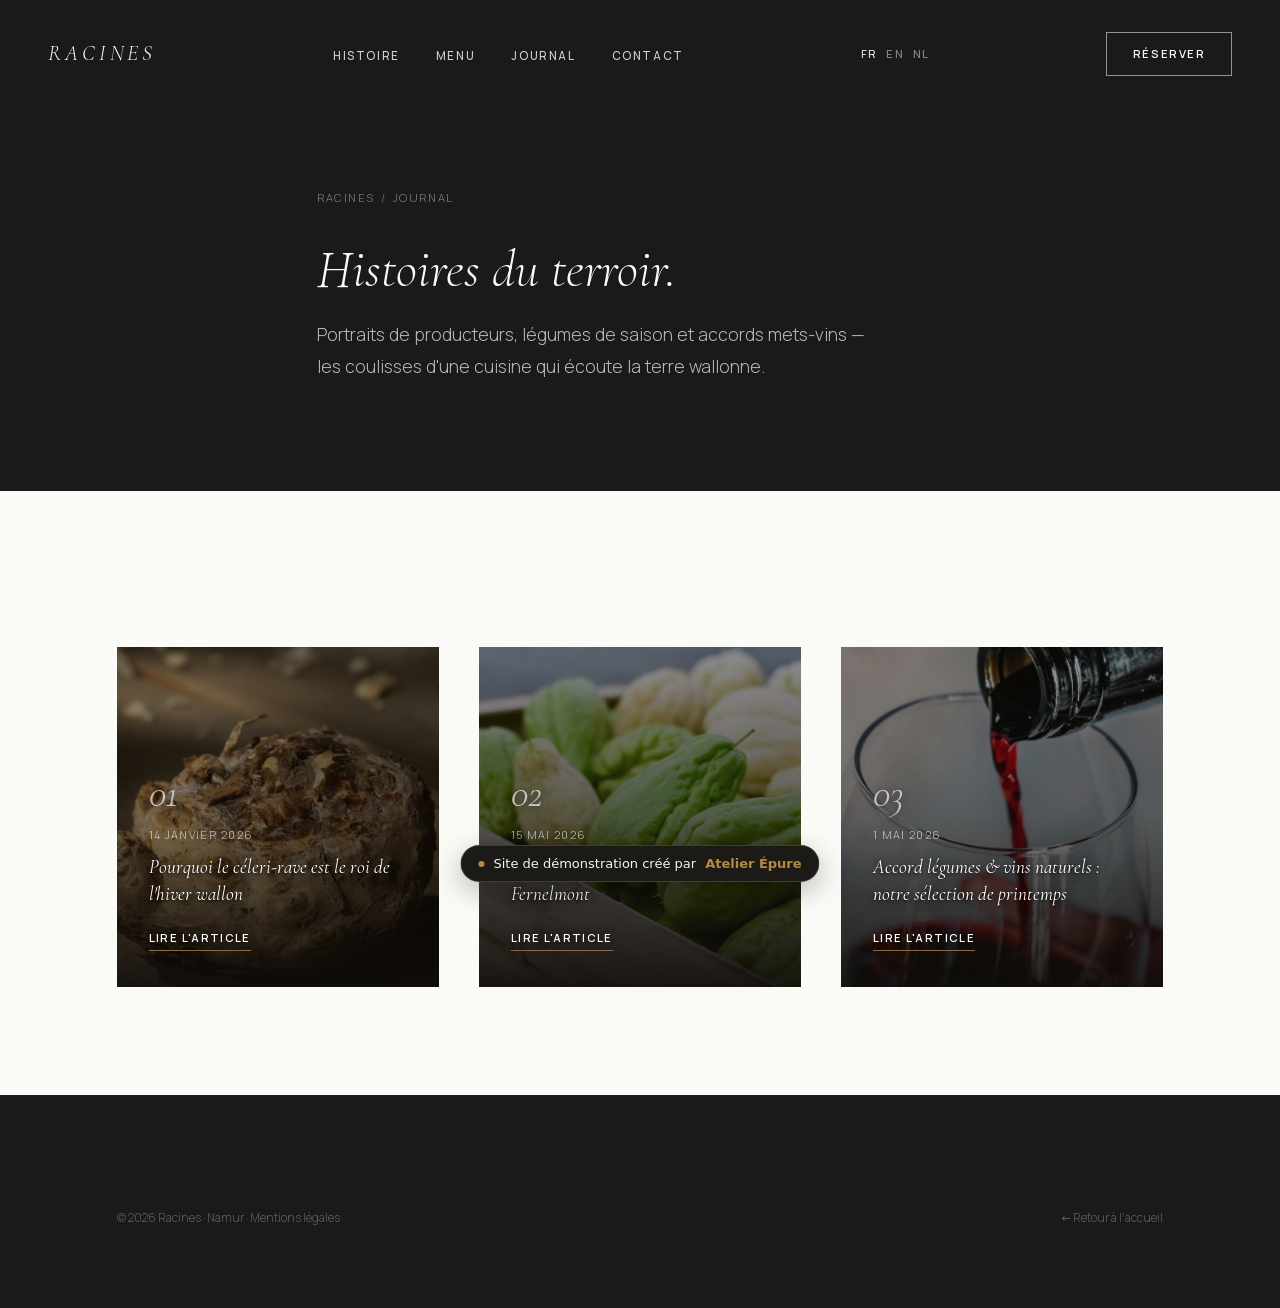
==== commit ff8c8233: "Polices auto-hébergées (RGPD) — plus d'appel à Google Fonts / Fontshare Polices téléchargées dans as" ====
--- a/blog/index.html
+++ b/blog/index.html
@@ -30,9 +30,7 @@
   <link rel="icon" type="image/png" href="../assets/favicon.png?v=3">
   <link rel="apple-touch-icon" href="../assets/favicon.png?v=3">
   <link rel="alternate" type="application/rss+xml" title="Racines — Journal" href="../feed.xml">
-  <link rel="preconnect" href="https://fonts.googleapis.com">
-  <link rel="preconnect" href="https://fonts.gstatic.com" crossorigin>
-  <link href="https://fonts.googleapis.com/css2?family=Cormorant+Garamond:ital,wght@0,300;0,400;0,600;1,300;1,400;1,600&family=Manrope:wght@300;400;500;600&display=swap" rel="stylesheet">
+  <link rel="stylesheet" href="../assets/fonts/fonts.css?v=1">
   <link rel="stylesheet" href="../styles.css?v=3">
   <style>
     .journal-header {
--- a/assets/fonts/fonts.css
+++ b/assets/fonts/fonts.css
@@ -0,0 +1,161 @@
+/* Polices auto-hébergées — générées par resto-site-builder/scripts/self-host-fonts.py */
+@font-face {
+  font-family: 'Cormorant Garamond';
+  font-style: italic;
+  font-weight: 300;
+  font-display: swap;
+  src: url('cormorant-garamond-300-italic-latin-ext.woff2') format('woff2');
+  unicode-range: U+0100-02BA, U+02BD-02C5, U+02C7-02CC, U+02CE-02D7, U+02DD-02FF, U+0304, U+0308, U+0329, U+1D00-1DBF, U+1E00-1E9F, U+1EF2-1EFF, U+2020, U+20A0-20AB, U+20AD-20C0, U+2113, U+2C60-2C7F, U+A720-A7FF;
+}
+@font-face {
+  font-family: 'Cormorant Garamond';
+  font-style: italic;
+  font-weight: 300;
+  font-display: swap;
+  src: url('cormorant-garamond-300-italic-latin.woff2') format('woff2');
+  unicode-range: U+0000-00FF, U+0131, U+0152-0153, U+02BB-02BC, U+02C6, U+02DA, U+02DC, U+0304, U+0308, U+0329, U+2000-206F, U+20AC, U+2122, U+2191, U+2193, U+2212, U+2215, U+FEFF, U+FFFD;
+}
+@font-face {
+  font-family: 'Cormorant Garamond';
+  font-style: italic;
+  font-weight: 400;
+  font-display: swap;
+  src: url('cormorant-garamond-300-italic-latin-ext.woff2') format('woff2');
+  unicode-range: U+0100-02BA, U+02BD-02C5, U+02C7-02CC, U+02CE-02D7, U+02DD-02FF, U+0304, U+0308, U+0329, U+1D00-1DBF, U+1E00-1E9F, U+1EF2-1EFF, U+2020, U+20A0-20AB, U+20AD-20C0, U+2113, U+2C60-2C7F, U+A720-A7FF;
+}
+@font-face {
+  font-family: 'Cormorant Garamond';
+  font-style: italic;
+  font-weight: 400;
+  font-display: swap;
+  src: url('cormorant-garamond-300-italic-latin.woff2') format('woff2');
+  unicode-range: U+0000-00FF, U+0131, U+0152-0153, U+02BB-02BC, U+02C6, U+02DA, U+02DC, U+0304, U+0308, U+0329, U+2000-206F, U+20AC, U+2122, U+2191, U+2193, U+2212, U+2215, U+FEFF, U+FFFD;
+}
+@font-face {
+  font-family: 'Cormorant Garamond';
+  font-style: italic;
+  font-weight: 600;
+  font-display: swap;
+  src: url('cormorant-garamond-300-italic-latin-ext.woff2') format('woff2');
+  unicode-range: U+0100-02BA, U+02BD-02C5, U+02C7-02CC, U+02CE-02D7, U+02DD-02FF, U+0304, U+0308, U+0329, U+1D00-1DBF, U+1E00-1E9F, U+1EF2-1EFF, U+2020, U+20A0-20AB, U+20AD-20C0, U+2113, U+2C60-2C7F, U+A720-A7FF;
+}
+@font-face {
+  font-family: 'Cormorant Garamond';
+  font-style: italic;
+  font-weight: 600;
+  font-display: swap;
+  src: url('cormorant-garamond-300-italic-latin.woff2') format('woff2');
+  unicode-range: U+0000-00FF, U+0131, U+0152-0153, U+02BB-02BC, U+02C6, U+02DA, U+02DC, U+0304, U+0308, U+0329, U+2000-206F, U+20AC, U+2122, U+2191, U+2193, U+2212, U+2215, U+FEFF, U+FFFD;
+}
+@font-face {
+  font-family: 'Cormorant Garamond';
+  font-style: normal;
+  font-weight: 300;
+  font-display: swap;
+  src: url('cormorant-garamond-300-latin-ext.woff2') format('woff2');
+  unicode-range: U+0100-02BA, U+02BD-02C5, U+02C7-02CC, U+02CE-02D7, U+02DD-02FF, U+0304, U+0308, U+0329, U+1D00-1DBF, U+1E00-1E9F, U+1EF2-1EFF, U+2020, U+20A0-20AB, U+20AD-20C0, U+2113, U+2C60-2C7F, U+A720-A7FF;
+}
+@font-face {
+  font-family: 'Cormorant Garamond';
+  font-style: normal;
+  font-weight: 300;
+  font-display: swap;
+  src: url('cormorant-garamond-300-latin.woff2') format('woff2');
+  unicode-range: U+0000-00FF, U+0131, U+0152-0153, U+02BB-02BC, U+02C6, U+02DA, U+02DC, U+0304, U+0308, U+0329, U+2000-206F, U+20AC, U+2122, U+2191, U+2193, U+2212, U+2215, U+FEFF, U+FFFD;
+}
+@font-face {
+  font-family: 'Cormorant Garamond';
+  font-style: normal;
+  font-weight: 400;
+  font-display: swap;
+  src: url('cormorant-garamond-300-latin-ext.woff2') format('woff2');
+  unicode-range: U+0100-02BA, U+02BD-02C5, U+02C7-02CC, U+02CE-02D7, U+02DD-02FF, U+0304, U+0308, U+0329, U+1D00-1DBF, U+1E00-1E9F, U+1EF2-1EFF, U+2020, U+20A0-20AB, U+20AD-20C0, U+2113, U+2C60-2C7F, U+A720-A7FF;
+}
+@font-face {
+  font-family: 'Cormorant Garamond';
+  font-style: normal;
+  font-weight: 400;
+  font-display: swap;
+  src: url('cormorant-garamond-300-latin.woff2') format('woff2');
+  unicode-range: U+0000-00FF, U+0131, U+0152-0153, U+02BB-02BC, U+02C6, U+02DA, U+02DC, U+0304, U+0308, U+0329, U+2000-206F, U+20AC, U+2122, U+2191, U+2193, U+2212, U+2215, U+FEFF, U+FFFD;
+}
+@font-face {
+  font-family: 'Cormorant Garamond';
+  font-style: normal;
+  font-weight: 600;
+  font-display: swap;
+  src: url('cormorant-garamond-300-latin-ext.woff2') format('woff2');
+  unicode-range: U+0100-02BA, U+02BD-02C5, U+02C7-02CC, U+02CE-02D7, U+02DD-02FF, U+0304, U+0308, U+0329, U+1D00-1DBF, U+1E00-1E9F, U+1EF2-1EFF, U+2020, U+20A0-20AB, U+20AD-20C0, U+2113, U+2C60-2C7F, U+A720-A7FF;
+}
+@font-face {
+  font-family: 'Cormorant Garamond';
+  font-style: normal;
+  font-weight: 600;
+  font-display: swap;
+  src: url('cormorant-garamond-300-latin.woff2') format('woff2');
+  unicode-range: U+0000-00FF, U+0131, U+0152-0153, U+02BB-02BC, U+02C6, U+02DA, U+02DC, U+0304, U+0308, U+0329, U+2000-206F, U+20AC, U+2122, U+2191, U+2193, U+2212, U+2215, U+FEFF, U+FFFD;
+}
+@font-face {
+  font-family: 'Manrope';
+  font-style: normal;
+  font-weight: 300;
+  font-display: swap;
+  src: url('manrope-300-latin-ext.woff2') format('woff2');
+  unicode-range: U+0100-02BA, U+02BD-02C5, U+02C7-02CC, U+02CE-02D7, U+02DD-02FF, U+0304, U+0308, U+0329, U+1D00-1DBF, U+1E00-1E9F, U+1EF2-1EFF, U+2020, U+20A0-20AB, U+20AD-20C0, U+2113, U+2C60-2C7F, U+A720-A7FF;
+}
+@font-face {
+  font-family: 'Manrope';
+  font-style: normal;
+  font-weight: 300;
+  font-display: swap;
+  src: url('manrope-300-latin.woff2') format('woff2');
+  unicode-range: U+0000-00FF, U+0131, U+0152-0153, U+02BB-02BC, U+02C6, U+02DA, U+02DC, U+0304, U+0308, U+0329, U+2000-206F, U+20AC, U+2122, U+2191, U+2193, U+2212, U+2215, U+FEFF, U+FFFD;
+}
+@font-face {
+  font-family: 'Manrope';
+  font-style: normal;
+  font-weight: 400;
+  font-display: swap;
+  src: url('manrope-300-latin-ext.woff2') format('woff2');
+  unicode-range: U+0100-02BA, U+02BD-02C5, U+02C7-02CC, U+02CE-02D7, U+02DD-02FF, U+0304, U+0308, U+0329, U+1D00-1DBF, U+1E00-1E9F, U+1EF2-1EFF, U+2020, U+20A0-20AB, U+20AD-20C0, U+2113, U+2C60-2C7F, U+A720-A7FF;
+}
+@font-face {
+  font-family: 'Manrope';
+  font-style: normal;
+  font-weight: 400;
+  font-display: swap;
+  src: url('manrope-300-latin.woff2') format('woff2');
+  unicode-range: U+0000-00FF, U+0131, U+0152-0153, U+02BB-02BC, U+02C6, U+02DA, U+02DC, U+0304, U+0308, U+0329, U+2000-206F, U+20AC, U+2122, U+2191, U+2193, U+2212, U+2215, U+FEFF, U+FFFD;
+}
+@font-face {
+  font-family: 'Manrope';
+  font-style: normal;
+  font-weight: 500;
+  font-display: swap;
+  src: url('manrope-300-latin-ext.woff2') format('woff2');
+  unicode-range: U+0100-02BA, U+02BD-02C5, U+02C7-02CC, U+02CE-02D7, U+02DD-02FF, U+0304, U+0308, U+0329, U+1D00-1DBF, U+1E00-1E9F, U+1EF2-1EFF, U+2020, U+20A0-20AB, U+20AD-20C0, U+2113, U+2C60-2C7F, U+A720-A7FF;
+}
+@font-face {
+  font-family: 'Manrope';
+  font-style: normal;
+  font-weight: 500;
+  font-display: swap;
+  src: url('manrope-300-latin.woff2') format('woff2');
+  unicode-range: U+0000-00FF, U+0131, U+0152-0153, U+02BB-02BC, U+02C6, U+02DA, U+02DC, U+0304, U+0308, U+0329, U+2000-206F, U+20AC, U+2122, U+2191, U+2193, U+2212, U+2215, U+FEFF, U+FFFD;
+}
+@font-face {
+  font-family: 'Manrope';
+  font-style: normal;
+  font-weight: 600;
+  font-display: swap;
+  src: url('manrope-300-latin-ext.woff2') format('woff2');
+  unicode-range: U+0100-02BA, U+02BD-02C5, U+02C7-02CC, U+02CE-02D7, U+02DD-02FF, U+0304, U+0308, U+0329, U+1D00-1DBF, U+1E00-1E9F, U+1EF2-1EFF, U+2020, U+20A0-20AB, U+20AD-20C0, U+2113, U+2C60-2C7F, U+A720-A7FF;
+}
+@font-face {
+  font-family: 'Manrope';
+  font-style: normal;
+  font-weight: 600;
+  font-display: swap;
+  src: url('manrope-300-latin.woff2') format('woff2');
+  unicode-range: U+0000-00FF, U+0131, U+0152-0153, U+02BB-02BC, U+02C6, U+02DA, U+02DC, U+0304, U+0308, U+0329, U+2000-206F, U+20AC, U+2122, U+2191, U+2193, U+2212, U+2215, U+FEFF, U+FFFD;
+}
--- a/styles.css
+++ b/styles.css
@@ -4,7 +4,7 @@
    Tier    : Premium
    ===================================================== */
 
-@import url('https://fonts.googleapis.com/css2?family=Cormorant+Garamond:ital,wght@0,300;0,400;0,600;1,300;1,400;1,600&family=Manrope:wght@300;400;500;600&display=swap');
+/* Polices auto-hébergées : assets/fonts/fonts.css (chargé dans le <head> de chaque page) */
 
 /* =====================================================
    VARIABLES
